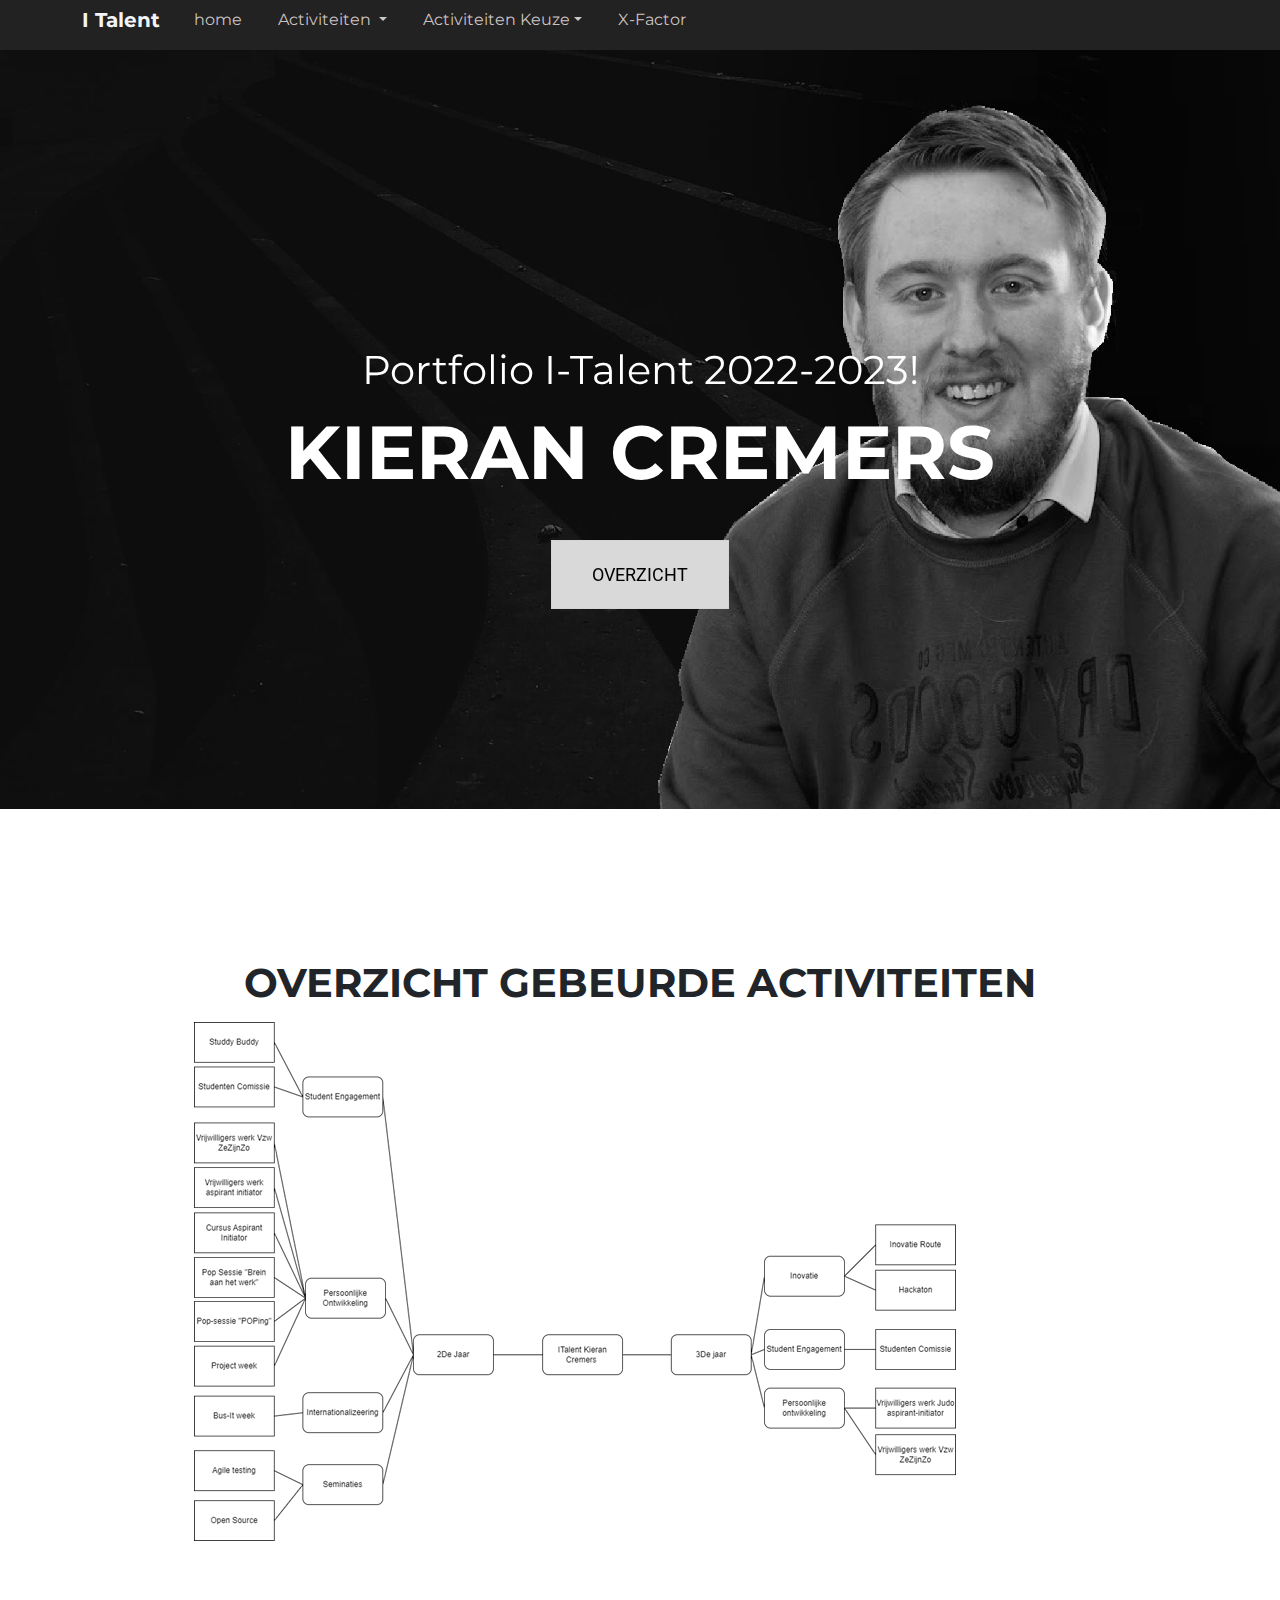
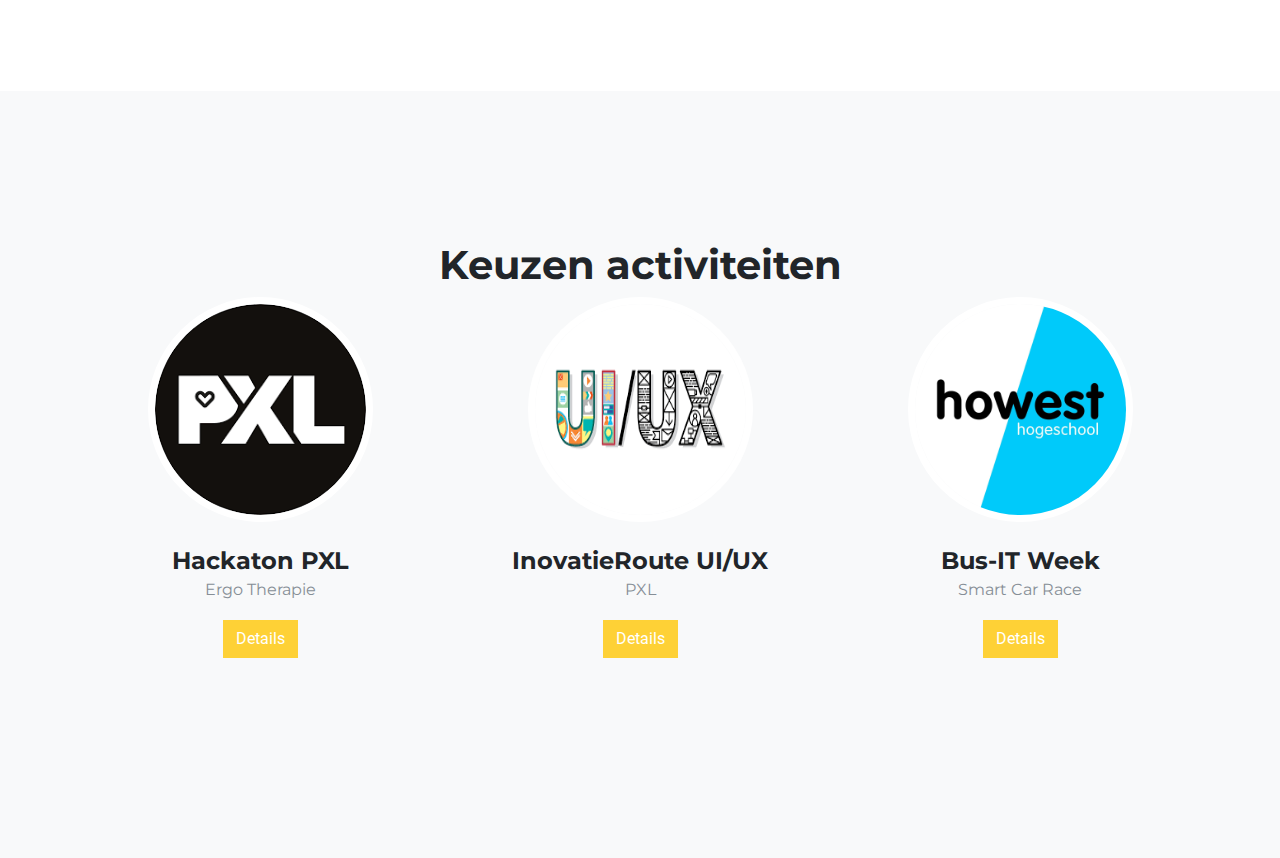
==== index.html @ 8858a649 "inintial commit" ====
<!DOCTYPE html>
<html lang="en">

<head>
    <meta charset="utf-8">
    <meta name="viewport" content="width=device-width, initial-scale=1.0, shrink-to-fit=no">
    <title>I-Talent - Kieran</title>
    <link rel="stylesheet" href="assets/bootstrap/css/bootstrap.min.css?h=46feb92613af999ebbefe88000b85e61">
    <link rel="stylesheet" href="assets/css/Kaushan%20Script.css?h=44fe9930844e1d795d323c8d4a91d4c0">
    <link rel="stylesheet" href="assets/css/Montserrat.css?h=98f1515864b924cd0c61066d1ce13052">
    <link rel="stylesheet" href="assets/css/Roboto.css?h=eb52dfba243b239ebd3dc36f743af9ea">
    <link rel="stylesheet" href="assets/css/Roboto%20Slab.css?h=184aaf6dce12c1a9ce82657cfcdeaad2">
    <link rel="stylesheet" href="https://cdnjs.cloudflare.com/ajax/libs/font-awesome/4.7.0/css/font-awesome.min.css">
    <link rel="stylesheet" href="assets/css/Black-Navbar.css?h=5ba3564199f115ae77dd64b33b7a4328">
    <link rel="stylesheet" href="assets/css/Navbar---Apple-navbar---apple.css?h=bbf14f42c6b425d4b4042f37240cad66">
    <link rel="stylesheet" href="assets/css/Navbar---Apple.css?h=87fd07f4f64544d3ed5305ff2b81c40e">
    <link rel="stylesheet" href="assets/css/sticky-dark-top-nav-with-dropdown.css?h=2bf54df413781017b12488f807b9411c">
</head>

<body id="page-top" data-bs-spy="scroll" data-bs-target="#mainNav" data-bs-offset="54">
    <!-- Start: Black Navbar -->
    <nav class="navbar navbar-light navbar-expand-md navbar-fixed-top navigation-clean-button" style="background: rgb(34, 34, 34);border-radius: 20;border-top-left-radius: 20;border-top-right-radius: 20;border-bottom-right-radius: 20;border-bottom-left-radius: 20;border-style: none;padding-top: 0;padding-bottom: 10px;">
        <div class="container"><button data-bs-toggle="collapse" class="navbar-toggler" data-bs-target="#navcol-2"><span class="visually-hidden">Toggle navigation</span><span class="navbar-toggler-icon"></span></button>
            <div><a class="navbar-brand" href="#"><span>I Talent</span> </a></div>
            <div class="collapse navbar-collapse" id="navcol-2" style="color: rgb(255,255,255);">
                <ul class="navbar-nav nav-right">
                    <li class="nav-item"><a class="nav-link active" href="index.html" style="color: rgba(224,217,217,0.9);">home </a></li>
                    <li class="nav-item dropdown"><a class="dropdown-toggle nav-link" aria-expanded="false" data-bs-toggle="dropdown" href="#" style="color: rgba(224,217,217,0.9);">Activiteiten&nbsp;</a>
                        <div class="dropdown-menu"><a class="dropdown-item" href="services.html">Price Packages</a><a class="dropdown-item" href="#">Order Services</a><a class="dropdown-item" href="#">Custom Request</a></div>
                    </li>
                    <li class="nav-item dropdown"><a class="dropdown-toggle nav-link" aria-expanded="false" data-bs-toggle="dropdown" href="#" style="color: rgba(224,217,217,0.9);">Activiteiten Keuze</a>
                        <div class="dropdown-menu"><a class="dropdown-item" href="services.html">Price Packages</a><a class="dropdown-item" href="#">Order Services</a><a class="dropdown-item" href="#">Custom Request</a></div>
                    </li>
                    <li class="nav-item"><a class="nav-link" href="about.html" style="color: rgba(224,217,217,0.9);">X-Factor</a></li>
                </ul>
            </div>
        </div>
    </nav><!-- End: Black Navbar -->
    <header class="masthead" style="background-image: url('assets/img/bg.jpg?h=0d26426bd3bc4a2281739599393058c0');filter: grayscale(100%);">
        <div class="container">
            <div class="intro-text">
                <div class="intro-lead-in"><span>Portfolio I-Talent 2022-2023!</span></div>
                <div class="intro-heading text-uppercase"><span>Kieran Cremers</span></div><a class="btn btn-primary btn-xl text-uppercase" role="button" href="#services">Overzicht</a>
            </div>
        </div>
    </header>
    <section id="services">
        <div class="container">
            <div class="row">
                <div class="col-lg-12 text-center">
                    <h2 class="text-uppercase section-heading">Overzicht gebeurde activiteiten</h2>
                </div>
            </div>
        </div><!-- Start: 1 Row 1 Column -->
        <div class="container">
            <div class="row">
                <div class="col-md-12"><img src="assets/img/Afbeelding1.png?h=4f1dacb31b25cb0e026e2dbe4dd8d993" style="max-width: 400%;margin-left: 10%;"></div>
            </div>
        </div><!-- End: 1 Row 1 Column -->
    </section>
    <section class="bg-light" id="team">
        <h1 style="text-align: center;">Keuzen activiteiten</h1>
        <div class="container">
            <div class="row">
                <div class="col-sm-4">
                    <div class="team-member"><img class="rounded-circle mx-auto" src="assets/img/download%20(1).png?h=33181b127bfde3be3a8cb777df2972bd">
                        <h4>Hackaton PXL</h4>
                        <p class="text-muted">Ergo Therapie</p><a class="btn btn-primary" href="#">Details</a>
                    </div>
                </div>
                <div class="col-sm-4">
                    <div class="team-member"><img class="rounded-circle mx-auto" src="assets/img/download.png?h=2200f59db00dacf4806ee8b304c4fe62">
                        <h4>InovatieRoute UI/UX</h4>
                        <p class="text-muted">PXL</p><a class="btn btn-primary" href="#">Details</a>
                    </div>
                </div>
                <div class="col-sm-4">
                    <div class="team-member"><img class="rounded-circle mx-auto" src="assets/img/Logo-howest.jpg?h=a93320ca3bde4757c6231b06d5faca28">
                        <h4>Bus-IT Week</h4>
                        <p class="text-muted">Smart Car Race</p><a class="btn btn-primary" href="#">Details</a>
                    </div>
                </div>
            </div>
        </div>
    </section>
    <div class="modal fade text-center portfolio-modal" role="dialog" tabindex="-1" id="portfolioModal1">
        <div class="modal-dialog modal-lg" role="document">
            <div class="modal-content">
                <div class="container">
                    <div class="row">
                        <div class="col-lg-8 mx-auto">
                            <div class="modal-body">
                                <h2 class="text-uppercase">Project Name</h2>
                                <p class="text-muted item-intro">Lorem ipsum dolor sit amet consectetur.</p><img class="img-fluid d-block mx-auto" src="assets/img/portfolio/1-full.jpg?h=5dd7d2e943b04419fd49b39ac9311e2d">
                                <p>Use this area to describe your project. Lorem ipsum dolor sit amet, consectetur adipisicing elit. Est blanditiis dolorem culpa incidunt minus dignissimos deserunt repellat aperiam quasi sunt officia expedita beatae cupiditate, maiores repudiandae, nostrum, reiciendis facere nemo!</p>
                                <ul class="list-unstyled">
                                    <li>Date: January 2017</li>
                                    <li>Client: Threads</li>
                                    <li>Category: Illustration</li>
                                </ul><button class="btn btn-primary" type="button" data-bs-dismiss="modal"><i class="fa fa-times"></i><span>&nbsp;Close Project</span></button>
                            </div>
                        </div>
                    </div>
                </div>
            </div>
        </div>
    </div>
    <div class="modal fade text-center portfolio-modal" role="dialog" tabindex="-1" id="portfolioModal2">
        <div class="modal-dialog modal-lg" role="document">
            <div class="modal-content">
                <div class="container">
                    <div class="row">
                        <div class="col-lg-8 mx-auto">
                            <div class="modal-body">
                                <h2 class="text-uppercase">Project Name</h2>
                                <p class="text-muted item-intro">Lorem ipsum dolor sit amet consectetur.</p><img class="img-fluid d-block mx-auto" src="assets/img/portfolio/2-full.jpg?h=8487e77cde92f4bcc127db1b8ed0c4c1">
                                <p>Use this area to describe your project. Lorem ipsum dolor sit amet, consectetur adipisicing elit. Est blanditiis dolorem culpa incidunt minus dignissimos deserunt repellat aperiam quasi sunt officia expedita beatae cupiditate, maiores repudiandae, nostrum, reiciendis facere nemo!</p>
                                <ul class="list-unstyled">
                                    <li>Date: January 2017</li>
                                    <li>Client: Threads</li>
                                    <li>Category: Illustration</li>
                                </ul><button class="btn btn-primary" type="button" data-bs-dismiss="modal"><i class="fa fa-times"></i><span>&nbsp;Close Project</span></button>
                            </div>
                        </div>
                    </div>
                </div>
            </div>
        </div>
    </div>
    <div class="modal fade text-center portfolio-modal" role="dialog" tabindex="-1" id="portfolioModal3">
        <div class="modal-dialog modal-lg" role="document">
            <div class="modal-content">
                <div class="container">
                    <div class="row">
                        <div class="col-lg-8 mx-auto">
                            <div class="modal-body">
                                <h2 class="text-uppercase">Project Name</h2>
                                <p class="text-muted item-intro">Lorem ipsum dolor sit amet consectetur.</p><img class="img-fluid d-block mx-auto" src="assets/img/portfolio/3-full.jpg?h=0eaf4d52e6cf4453f60193427500852f">
                                <p>Use this area to describe your project. Lorem ipsum dolor sit amet, consectetur adipisicing elit. Est blanditiis dolorem culpa incidunt minus dignissimos deserunt repellat aperiam quasi sunt officia expedita beatae cupiditate, maiores repudiandae, nostrum, reiciendis facere nemo!</p>
                                <ul class="list-unstyled">
                                    <li>Date: January 2017</li>
                                    <li>Client: Threads</li>
                                    <li>Category: Illustration</li>
                                </ul><button class="btn btn-primary" type="button" data-bs-dismiss="modal"><i class="fa fa-times"></i><span>&nbsp;Close Project</span></button>
                            </div>
                        </div>
                    </div>
                </div>
            </div>
        </div>
    </div>
    <div class="modal fade text-center portfolio-modal" role="dialog" tabindex="-1" id="portfolioModal4">
        <div class="modal-dialog modal-lg" role="document">
            <div class="modal-content">
                <div class="container">
                    <div class="row">
                        <div class="col-lg-8 mx-auto">
                            <div class="modal-body">
                                <h2 class="text-uppercase">Project Name</h2>
                                <p class="text-muted item-intro">Lorem ipsum dolor sit amet consectetur.</p><img class="img-fluid d-block mx-auto" src="assets/img/portfolio/4-full.jpg?h=721f69d0590c03962b69f832824a646b">
                                <p>Use this area to describe your project. Lorem ipsum dolor sit amet, consectetur adipisicing elit. Est blanditiis dolorem culpa incidunt minus dignissimos deserunt repellat aperiam quasi sunt officia expedita beatae cupiditate, maiores repudiandae, nostrum, reiciendis facere nemo!</p>
                                <ul class="list-unstyled">
                                    <li>Date: January 2017</li>
                                    <li>Client: Threads</li>
                                    <li>Category: Illustration</li>
                                </ul><button class="btn btn-primary" type="button" data-bs-dismiss="modal"><i class="fa fa-times"></i><span>&nbsp;Close Project</span></button>
                            </div>
                        </div>
                    </div>
                </div>
            </div>
        </div>
    </div>
    <div class="modal fade text-center portfolio-modal" role="dialog" tabindex="-1" id="portfolioModal5">
        <div class="modal-dialog modal-lg" role="document">
            <div class="modal-content">
                <div class="container">
                    <div class="row">
                        <div class="col-lg-8 mx-auto">
                            <div class="modal-body">
                                <h2 class="text-uppercase">Project Name</h2>
                                <p class="text-muted item-intro">Lorem ipsum dolor sit amet consectetur.</p><img class="img-fluid d-block mx-auto" src="assets/img/portfolio/5-full.jpg?h=789d8002c11f19a550179c6c003234ad">
                                <p>Use this area to describe your project. Lorem ipsum dolor sit amet, consectetur adipisicing elit. Est blanditiis dolorem culpa incidunt minus dignissimos deserunt repellat aperiam quasi sunt officia expedita beatae cupiditate, maiores repudiandae, nostrum, reiciendis facere nemo!</p>
                                <ul class="list-unstyled">
                                    <li>Date: January 2017</li>
                                    <li>Client: Threads</li>
                                    <li>Category: Illustration</li>
                                </ul><button class="btn btn-primary" type="button" data-bs-dismiss="modal"><i class="fa fa-times"></i><span>&nbsp;Close Project</span></button>
                            </div>
                        </div>
                    </div>
                </div>
            </div>
        </div>
    </div>
    <div class="modal fade text-center portfolio-modal" role="dialog" tabindex="-1" id="portfolioModal6">
        <div class="modal-dialog modal-lg" role="document">
            <div class="modal-content">
                <div class="container">
                    <div class="row">
                        <div class="col-lg-8 mx-auto">
                            <div class="modal-body">
                                <h2 class="text-uppercase">Project Name</h2>
                                <p class="text-muted item-intro">Lorem ipsum dolor sit amet consectetur.</p><img class="img-fluid d-block mx-auto" src="assets/img/portfolio/6-full.jpg?h=f423a081dafbc490942c47688d79210f">
                                <p>Use this area to describe your project. Lorem ipsum dolor sit amet, consectetur adipisicing elit. Est blanditiis dolorem culpa incidunt minus dignissimos deserunt repellat aperiam quasi sunt officia expedita beatae cupiditate, maiores repudiandae, nostrum, reiciendis facere nemo!</p>
                                <ul class="list-unstyled">
                                    <li>Date: January 2017</li>
                                    <li>Client: Threads</li>
                                    <li>Category: Illustration</li>
                                </ul><button class="btn btn-primary" type="button" data-bs-dismiss="modal"><i class="fa fa-times"></i><span>&nbsp;Close Project</span></button>
                            </div>
                        </div>
                    </div>
                </div>
            </div>
        </div>
    </div>
    <script src="https://cdn.jsdelivr.net/npm/bootstrap@5.2.3/dist/js/bootstrap.bundle.min.js"></script>
    <script src="assets/js/agency.js?h=acf54d2ff1689ddc6ead1711be64020a"></script>
    <script src="assets/js/Navbar---Apple-navbar---apple.js?h=b23b29c804035c5f87ba12be0da61a88"></script>
</body>

</html>
---- assets/css/Montserrat.css ----
@font-face {
	font-family: 'Montserrat';
	src: url(../../assets/fonts/JTUSjIg1_i6t8kCHKm459WRhyzbi.woff2?h=98f1515864b924cd0c61066d1ce13052) format('woff2');
	font-weight: 400;
	font-style: normal;
	font-display: swap;
	unicode-range: U+0460-052F, U+1C80-1C88, U+20B4, U+2DE0-2DFF, U+A640-A69F, U+FE2E-FE2F;
}

@font-face {
	font-family: 'Montserrat';
	src: url(../../assets/fonts/JTUSjIg1_i6t8kCHKm459W1hyzbi.woff2?h=98f1515864b924cd0c61066d1ce13052) format('woff2');
	font-weight: 400;
	font-style: normal;
	font-display: swap;
	unicode-range: U+0301, U+0400-045F, U+0490-0491, U+04B0-04B1, U+2116;
}

@font-face {
	font-family: 'Montserrat';
	src: url(../../assets/fonts/JTUSjIg1_i6t8kCHKm459WZhyzbi.woff2?h=98f1515864b924cd0c61066d1ce13052) format('woff2');
	font-weight: 400;
	font-style: normal;
	font-display: swap;
	unicode-range: U+0102-0103, U+0110-0111, U+0128-0129, U+0168-0169, U+01A0-01A1, U+01AF-01B0, U+1EA0-1EF9, U+20AB;
}

@font-face {
	font-family: 'Montserrat';
	src: url(../../assets/fonts/JTUSjIg1_i6t8kCHKm459Wdhyzbi.woff2?h=98f1515864b924cd0c61066d1ce13052) format('woff2');
	font-weight: 400;
	font-style: normal;
	font-display: swap;
	unicode-range: U+0100-02AF, U+1E00-1EFF, U+2020, U+20A0-20AB, U+20AD-20CF, U+2113, U+2C60-2C7F, U+A720-A7FF;
}

@font-face {
	font-family: 'Montserrat';
	src: url(../../assets/fonts/JTUSjIg1_i6t8kCHKm459Wlhyw.woff2?h=98f1515864b924cd0c61066d1ce13052) format('woff2');
	font-weight: 400;
	font-style: normal;
	font-display: swap;
	unicode-range: U+0000-00FF, U+0131, U+0152-0153, U+02BB-02BC, U+02C6, U+02DA, U+02DC, U+2000-206F, U+2074, U+20AC, U+2122, U+2191, U+2193, U+2212, U+2215, U+FEFF, U+FFFD;
}

@font-face {
	font-family: 'Montserrat';
	src: url(../../assets/fonts/JTUSjIg1_i6t8kCHKm459WRhyzbi.woff2?h=98f1515864b924cd0c61066d1ce13052) format('woff2');
	font-weight: 700;
	font-style: normal;
	font-display: swap;
	unicode-range: U+0460-052F, U+1C80-1C88, U+20B4, U+2DE0-2DFF, U+A640-A69F, U+FE2E-FE2F;
}

@font-face {
	font-family: 'Montserrat';
	src: url(../../assets/fonts/JTUSjIg1_i6t8kCHKm459W1hyzbi.woff2?h=98f1515864b924cd0c61066d1ce13052) format('woff2');
	font-weight: 700;
	font-style: normal;
	font-display: swap;
	unicode-range: U+0301, U+0400-045F, U+0490-0491, U+04B0-04B1, U+2116;
}

@font-face {
	font-family: 'Montserrat';
	src: url(../../assets/fonts/JTUSjIg1_i6t8kCHKm459WZhyzbi.woff2?h=98f1515864b924cd0c61066d1ce13052) format('woff2');
	font-weight: 700;
	font-style: normal;
	font-display: swap;
	unicode-range: U+0102-0103, U+0110-0111, U+0128-0129, U+0168-0169, U+01A0-01A1, U+01AF-01B0, U+1EA0-1EF9, U+20AB;
}

@font-face {
	font-family: 'Montserrat';
	src: url(../../assets/fonts/JTUSjIg1_i6t8kCHKm459Wdhyzbi.woff2?h=98f1515864b924cd0c61066d1ce13052) format('woff2');
	font-weight: 700;
	font-style: normal;
	font-display: swap;
	unicode-range: U+0100-02AF, U+1E00-1EFF, U+2020, U+20A0-20AB, U+20AD-20CF, U+2113, U+2C60-2C7F, U+A720-A7FF;
}

@font-face {
	font-family: 'Montserrat';
	src: url(../../assets/fonts/JTUSjIg1_i6t8kCHKm459Wlhyw.woff2?h=98f1515864b924cd0c61066d1ce13052) format('woff2');
	font-weight: 700;
	font-style: normal;
	font-display: swap;
	unicode-range: U+0000-00FF, U+0131, U+0152-0153, U+02BB-02BC, U+02C6, U+02DA, U+02DC, U+2000-206F, U+2074, U+20AC, U+2122, U+2191, U+2193, U+2212, U+2215, U+FEFF, U+FFFD;
}
---- assets/css/Roboto.css ----
@font-face {
	font-family: 'Roboto';
	src: url(../../assets/fonts/KFOlCnqEu92Fr1MmSU5fCRc4EsA.woff2?h=eb52dfba243b239ebd3dc36f743af9ea) format('woff2');
	font-weight: 300;
	font-style: normal;
	font-display: auto;
	unicode-range: U+0460-052F, U+1C80-1C88, U+20B4, U+2DE0-2DFF, U+A640-A69F, U+FE2E-FE2F;
}

@font-face {
	font-family: 'Roboto';
	src: url(../../assets/fonts/KFOlCnqEu92Fr1MmSU5fABc4EsA.woff2?h=eb52dfba243b239ebd3dc36f743af9ea) format('woff2');
	font-weight: 300;
	font-style: normal;
	font-display: auto;
	unicode-range: U+0301, U+0400-045F, U+0490-0491, U+04B0-04B1, U+2116;
}

@font-face {
	font-family: 'Roboto';
	src: url(../../assets/fonts/KFOlCnqEu92Fr1MmSU5fCBc4EsA.woff2?h=eb52dfba243b239ebd3dc36f743af9ea) format('woff2');
	font-weight: 300;
	font-style: normal;
	font-display: auto;
	unicode-range: U+1F00-1FFF;
}

@font-face {
	font-family: 'Roboto';
	src: url(../../assets/fonts/KFOlCnqEu92Fr1MmSU5fBxc4EsA.woff2?h=eb52dfba243b239ebd3dc36f743af9ea) format('woff2');
	font-weight: 300;
	font-style: normal;
	font-display: auto;
	unicode-range: U+0370-03FF;
}

@font-face {
	font-family: 'Roboto';
	src: url(../../assets/fonts/KFOlCnqEu92Fr1MmSU5fCxc4EsA.woff2?h=eb52dfba243b239ebd3dc36f743af9ea) format('woff2');
	font-weight: 300;
	font-style: normal;
	font-display: auto;
	unicode-range: U+0102-0103, U+0110-0111, U+0128-0129, U+0168-0169, U+01A0-01A1, U+01AF-01B0, U+1EA0-1EF9, U+20AB;
}

@font-face {
	font-family: 'Roboto';
	src: url(../../assets/fonts/KFOlCnqEu92Fr1MmSU5fChc4EsA.woff2?h=eb52dfba243b239ebd3dc36f743af9ea) format('woff2');
	font-weight: 300;
	font-style: normal;
	font-display: auto;
	unicode-range: U+0100-02AF, U+1E00-1EFF, U+2020, U+20A0-20AB, U+20AD-20CF, U+2113, U+2C60-2C7F, U+A720-A7FF;
}

@font-face {
	font-family: 'Roboto';
	src: url(../../assets/fonts/KFOlCnqEu92Fr1MmSU5fBBc4.woff2?h=eb52dfba243b239ebd3dc36f743af9ea) format('woff2');
	font-weight: 300;
	font-style: normal;
	font-display: auto;
	unicode-range: U+0000-00FF, U+0131, U+0152-0153, U+02BB-02BC, U+02C6, U+02DA, U+02DC, U+2000-206F, U+2074, U+20AC, U+2122, U+2191, U+2193, U+2212, U+2215, U+FEFF, U+FFFD;
}

@font-face {
	font-family: 'Roboto';
	src: url(../../assets/fonts/KFOmCnqEu92Fr1Mu72xKOzY.woff2?h=eb52dfba243b239ebd3dc36f743af9ea) format('woff2');
	font-weight: 400;
	font-style: normal;
	font-display: auto;
	unicode-range: U+0460-052F, U+1C80-1C88, U+20B4, U+2DE0-2DFF, U+A640-A69F, U+FE2E-FE2F;
}

@font-face {
	font-family: 'Roboto';
	src: url(../../assets/fonts/KFOmCnqEu92Fr1Mu5mxKOzY.woff2?h=eb52dfba243b239ebd3dc36f743af9ea) format('woff2');
	font-weight: 400;
	font-style: normal;
	font-display: auto;
	unicode-range: U+0301, U+0400-045F, U+0490-0491, U+04B0-04B1, U+2116;
}

@font-face {
	font-family: 'Roboto';
	src: url(../../assets/fonts/KFOmCnqEu92Fr1Mu7mxKOzY.woff2?h=eb52dfba243b239ebd3dc36f743af9ea) format('woff2');
	font-weight: 400;
	font-style: normal;
	font-display: auto;
	unicode-range: U+1F00-1FFF;
}

@font-face {
	font-family: 'Roboto';
	src: url(../../assets/fonts/KFOmCnqEu92Fr1Mu4WxKOzY.woff2?h=eb52dfba243b239ebd3dc36f743af9ea) format('woff2');
	font-weight: 400;
	font-style: normal;
	font-display: auto;
	unicode-range: U+0370-03FF;
}

@font-face {
	font-family: 'Roboto';
	src: url(../../assets/fonts/KFOmCnqEu92Fr1Mu7WxKOzY.woff2?h=eb52dfba243b239ebd3dc36f743af9ea) format('woff2');
	font-weight: 400;
	font-style: normal;
	font-display: auto;
	unicode-range: U+0102-0103, U+0110-0111, U+0128-0129, U+0168-0169, U+01A0-01A1, U+01AF-01B0, U+1EA0-1EF9, U+20AB;
}

@font-face {
	font-family: 'Roboto';
	src: url(../../assets/fonts/KFOmCnqEu92Fr1Mu7GxKOzY.woff2?h=eb52dfba243b239ebd3dc36f743af9ea) format('woff2');
	font-weight: 400;
	font-style: normal;
	font-display: auto;
	unicode-range: U+0100-02AF, U+1E00-1EFF, U+2020, U+20A0-20AB, U+20AD-20CF, U+2113, U+2C60-2C7F, U+A720-A7FF;
}

@font-face {
	font-family: 'Roboto';
	src: url(../../assets/fonts/KFOmCnqEu92Fr1Mu4mxK.woff2?h=eb52dfba243b239ebd3dc36f743af9ea) format('woff2');
	font-weight: 400;
	font-style: normal;
	font-display: auto;
	unicode-range: U+0000-00FF, U+0131, U+0152-0153, U+02BB-02BC, U+02C6, U+02DA, U+02DC, U+2000-206F, U+2074, U+20AC, U+2122, U+2191, U+2193, U+2212, U+2215, U+FEFF, U+FFFD;
}

@font-face {
	font-family: 'Roboto';
	src: url(../../assets/fonts/KFOlCnqEu92Fr1MmWUlfCRc4EsA.woff2?h=eb52dfba243b239ebd3dc36f743af9ea) format('woff2');
	font-weight: 700;
	font-style: normal;
	font-display: auto;
	unicode-range: U+0460-052F, U+1C80-1C88, U+20B4, U+2DE0-2DFF, U+A640-A69F, U+FE2E-FE2F;
}

@font-face {
	font-family: 'Roboto';
	src: url(../../assets/fonts/KFOlCnqEu92Fr1MmWUlfABc4EsA.woff2?h=eb52dfba243b239ebd3dc36f743af9ea) format('woff2');
	font-weight: 700;
	font-style: normal;
	font-display: auto;
	unicode-range: U+0301, U+0400-045F, U+0490-0491, U+04B0-04B1, U+2116;
}

@font-face {
	font-family: 'Roboto';
	src: url(../../assets/fonts/KFOlCnqEu92Fr1MmWUlfCBc4EsA.woff2?h=eb52dfba243b239ebd3dc36f743af9ea) format('woff2');
	font-weight: 700;
	font-style: normal;
	font-display: auto;
	unicode-range: U+1F00-1FFF;
}

@font-face {
	font-family: 'Roboto';
	src: url(../../assets/fonts/KFOlCnqEu92Fr1MmWUlfBxc4EsA.woff2?h=eb52dfba243b239ebd3dc36f743af9ea) format('woff2');
	font-weight: 700;
	font-style: normal;
	font-display: auto;
	unicode-range: U+0370-03FF;
}

@font-face {
	font-family: 'Roboto';
	src: url(../../assets/fonts/KFOlCnqEu92Fr1MmWUlfCxc4EsA.woff2?h=eb52dfba243b239ebd3dc36f743af9ea) format('woff2');
	font-weight: 700;
	font-style: normal;
	font-display: auto;
	unicode-range: U+0102-0103, U+0110-0111, U+0128-0129, U+0168-0169, U+01A0-01A1, U+01AF-01B0, U+1EA0-1EF9, U+20AB;
}

@font-face {
	font-family: 'Roboto';
	src: url(../../assets/fonts/KFOlCnqEu92Fr1MmWUlfChc4EsA.woff2?h=eb52dfba243b239ebd3dc36f743af9ea) format('woff2');
	font-weight: 700;
	font-style: normal;
	font-display: auto;
	unicode-range: U+0100-02AF, U+1E00-1EFF, U+2020, U+20A0-20AB, U+20AD-20CF, U+2113, U+2C60-2C7F, U+A720-A7FF;
}

@font-face {
	font-family: 'Roboto';
	src: url(../../assets/fonts/KFOlCnqEu92Fr1MmWUlfBBc4.woff2?h=eb52dfba243b239ebd3dc36f743af9ea) format('woff2');
	font-weight: 700;
	font-style: normal;
	font-display: auto;
	unicode-range: U+0000-00FF, U+0131, U+0152-0153, U+02BB-02BC, U+02C6, U+02DA, U+02DC, U+2000-206F, U+2074, U+20AC, U+2122, U+2191, U+2193, U+2212, U+2215, U+FEFF, U+FFFD;
}
---- assets/css/Black-Navbar.css ----
.navigation-clean-search .action-button, .navigation-clean-button .action-button:active {
  background: #56c6c6;
  border-radius: 20px;
  font-size: inherit;
  color: #fff !important;
  box-shadow: none;
  border: none;
  text-shadow: none;
  padding: 8px 20px;
  transition: background-color 0.25s;
}

.navigation-clean-button {
  background: #222222;
  padding-top: 10px;
  padding-bottom: 10px;
  color: #f2f5f8;
  border-radius: 0;
  box-shadow: none;
  border: none;
  margin-bottom: 0;
}

@media (max-width:767px) {
  .navigation-clean-button {
    padding-top: 0;
    padding-bottom: 0;
  }
}

.navigation-clean-button .navbar-brand {
  font-weight: bold;
  color: inherit;
}

.navigation-clean-button .navbar-brand:hover {
  color: #1485ee;
}

.navigation-clean-button .navbar-collapse, .navigation-clean-button .navbar-form {
  border-top-color: #ddd;
}

.navigation-clean-button.navbar .navbar-nav > li > a {
  padding-left: 18px;
  padding-right: 18px;
}

.navigation-clean-button .navbar-nav > li > .dropdown-menu {
  margin-top: -5px;
  box-shadow: 0 4px 8px rgba(0,0,0,.1);
  background-color: #222222;
  border-radius: 2px;
}

.navigation-clean-button .actions {
  margin-top: 7px;
  margin-bottom: 0;
}

.navigation-clean-button .actions .login {
  margin-right: 7px;
  text-decoration: none;
  color: #ffffff;
}

.navigation-clean-button .action-button, .navigation-clean-button .action-button:active {
  background: transparent;
  border-radius: 0;
  color: #e04c40;
  box-shadow: none;
  border: 1px solid #e04c40;
  text-shadow: none;
  padding: 10px 22px;
  transition: background-color 0.25s;
}

.navigation-clean-button .action-button:hover {
  background: #e04c40;
  color: #fff;
  font-weight: 400;
  border: 1px solid #df4c40;
}

.navbar {
  margin-bottom: 0;
}

.btn {
  border-radius: 0;
}

.btn.focus, .btn:focus, .btn:hover {
  color: #ffffff;
  text-decoration: none;
  background-color: #1485ee;
  border: none;
}

.btn {
  font-family: 'Roboto';
  font-weight: 400;
}
---- assets/css/Navbar---Apple-navbar---apple.css ----
.navbar--apple .nav-link {
  color: #ffffff !important;
  font-size: 13px;
}

.navbar--apple .apple-logo {
  font-size: 21px;
  line-height: 0;
}

.navbar--apple {
  background-color: initial !important;
}

.navbar--apple .navbar-toggler {
  padding: 0;
  font-size: 1.25rem;
  line-height: 1;
  border: 0;
  border-radius: 0;
}

.navbar--apple .navbar-toggler-icon {
  background-image: none;
  line-height: 2rem;
}

@media (max-width: 576px) {
  .navbar--apple #menu {
    padding-left: 40px;
    padding-right: 40px;
  }
}

@media (max-width: 576px) {
  .navbar--apple #menu li a {
    font-size: 17px;
    border-bottom: 1px solid rgba(255,255,255,0.1);
  }
}

.navbar--opened .navbar--apple::before {
  height: 100%;
}

.navbar--apple::before {
  background: rgba(0,0,0,0.8);
  transition: height 0.2s ease-in;
  height: 50px;
  position: fixed;
  top: 0;
  bottom: 0;
  left: 0;
  right: 0;
  content: '';
  z-index: -1;
}

@media (min-width: 768px) {
  .navbar--apple::before {
    height: 50px !important;
  }
}

.navbar--opened .navbar--apple::before {
  background: rgba(0,0,0,0.93);
}
---- assets/css/Navbar---Apple.css ----
.navbar--apple .nav-link {
  color: #ffffff !important;
  font-size: 13px;
}

.navbar--apple .apple-logo {
  font-size: 21px;
  line-height: 0;
}

.navbar--apple {
  background-color: initial !important;
}

.navbar--apple .navbar-toggler {
  padding: 0;
  font-size: 1.25rem;
  line-height: 1;
  border: 0;
  border-radius: 0;
}

.navbar--apple .navbar-toggler-icon {
  background-image: none;
  line-height: 2rem;
}

@media (max-width: 576px) {
  .navbar--apple #menu {
    padding-left: 40px;
    padding-right: 40px;
  }
}

@media (max-width: 576px) {
  .navbar--apple #menu li a {
    font-size: 17px;
    border-bottom: 1px solid rgba(255,255,255,0.1);
  }
}
---- assets/css/sticky-dark-top-nav-with-dropdown.css ----
.navigation-clean-button {
  background: #222222;
  padding-top: 10px;
  padding-bottom: 10px;
  color: #f2f5f8;
  border-radius: 0;
  box-shadow: none;
  border: none;
  margin-bottom: 0;
}

@media (max-width:767px) {
  .navigation-clean-button {
    padding-top: 0;
    padding-bottom: 0;
  }
}

@media (max-width:767px) {
  .navigation-clean-button .navbar-header {
    padding-top: 10px;
    padding-bottom: 10px;
  }
}

@media (max-width:767px) {
  .navigation-clean-button .navbar-right {
    margin-bottom: 20px;
  }
}

.navigation-clean-button .navbar-brand {
  font-weight: bold;
  color: inherit;
}

.navigation-clean-button .navbar-brand:hover {
  color: #1485ee;
}

.navigation-clean-button .navbar-brand img {
  height: 100%;
  display: inline-block;
  margin-right: 10px;
  width: auto;
}

.navigation-clean-button .navbar-toggle {
  border-color: #ddd;
}

.navigation-clean-button .navbar-toggle:hover, .navigation-clean-button .navbar-toggle:focus {
  background: none;
}

.navigation-clean-button .navbar-toggle .icon-bar {
  background-color: #888;
}

.navigation-clean-button .navbar-collapse, .navigation-clean-button .navbar-form {
  border-top-color: #ddd;
}

.navigation-clean-button .navbar-nav > .active > a, .navigation-clean-button .navbar-nav > .open > a {
  background: none;
  box-shadow: none;
}

.navigation-clean-button.navbar-default .navbar-nav > .active > a, .navigation-clean-button.navbar-default .navbar-nav > .active > a:focus, .navigation-clean-button.navbar-default .navbar-nav > .active > a:hover {
  color: #e04c40;
  border-top: 1px solid #e04c40;
  box-shadow: none;
  transition: background-color 0.25s;
  background: none;
  pointer-events: none;
}

.navigation-clean-button.navbar .navbar-nav > li > a {
  padding-left: 18px;
  padding-right: 18px;
}

.navigation-clean-button.navbar-default .navbar-nav > li > a {
  color: #dfe8ee;
  font-weight: 400;
  text-transform: uppercase;
  font-family: 'Work Sans';
}

.navigation-clean-button.navbar-default .navbar-nav > li > a:focus, .navigation-clean-button.navbar-default .navbar-nav > li > a:hover {
  color: #e04c40 !important;
  border-top: solid 1px #e04c40;
  background-color: transparent;
  transition: background 0.2s ease, padding 0.8s linear;
  transition: background-color 0.25s;
}

.navigation-clean-button .navbar-nav > li > .dropdown-menu {
  margin-top: -5px;
  box-shadow: 0 4px 8px rgba(0,0,0,.1);
  background-color: #222222;
  border-radius: 2px;
}

.navigation-clean-button .dropdown-menu > li > a:focus, .navigation-clean-button .dropdown-menu > li > a {
  line-height: 2;
  font-size: 14px;
  font-weight: 300;
  font-family: 'Roboto';
  color: #df4c40;
}

.navigation-clean-button .dropdown-menu > li > a:focus, .navigation-clean-button .dropdown-menu > li > a:hover {
  background: #df4c40;
  color: inherit;
  transition: background-color 0.25s;
  transition-timing-function: ease;
  transition-timing-function: cubic-bezier(0.25, 0.1, 0.25, 1);
}

.navigation-clean-button .actions {
  margin-top: 7px;
  margin-bottom: 0;
}

.navigation-clean-button .actions .login {
  margin-right: 7px;
  text-decoration: none;
  color: #ffffff;
}

.navigation-clean-button .action-button, .navigation-clean-button .action-button:active {
  background: transparent;
  border-radius: 0;
  color: #e04c40;
  box-shadow: none;
  border: 1px solid #e04c40;
  text-shadow: none;
  padding: 10px 22px;
  transition: background-color 0.25s;
}

.navigation-clean-button .action-button:hover {
  background: #e04c40;
  color: #fff;
  font-weight: 400;
  border: 1px solid #df4c40;
}

.navbar {
  margin-bottom: 0;
}

.btn {
  border-radius: 0;
}

a.navbar-brand.navbar-link {
  font-weight: 400;
}

p.navbar-text.navbar-right.actions {
  font-family: 'Roboto Slab';
  text-transform: uppercase;
  font-weight: 400;
}

a.navbar-link.login:hover {
  color: #e04c40;
}

.btn.focus, .btn:focus, .btn:hover {
  color: #ffffff;
  text-decoration: none;
  background-color: #1485ee;
  border: none;
}

.btn-default {
  color: #ffffff;
  background-color: #df4c40;
  border: none;
}

.btn {
  font-family: 'Roboto';
  font-weight: 400;
}
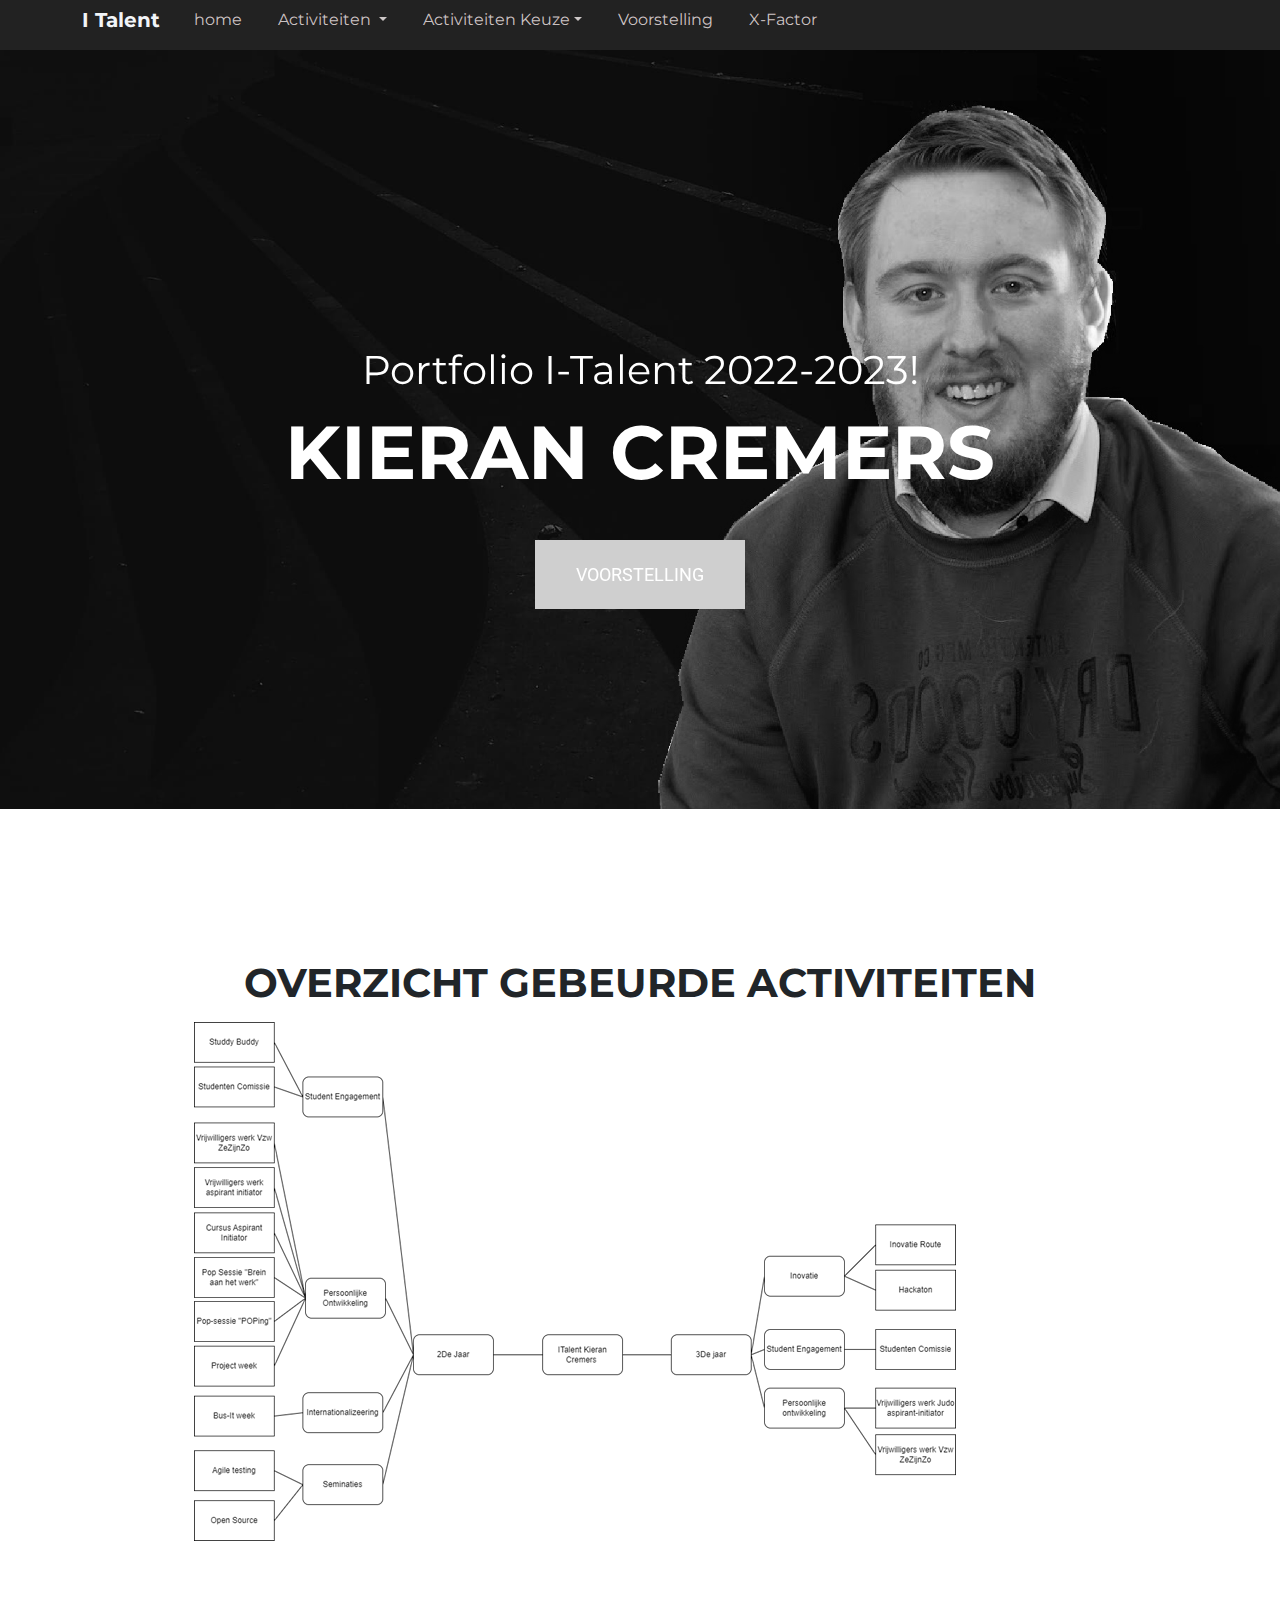
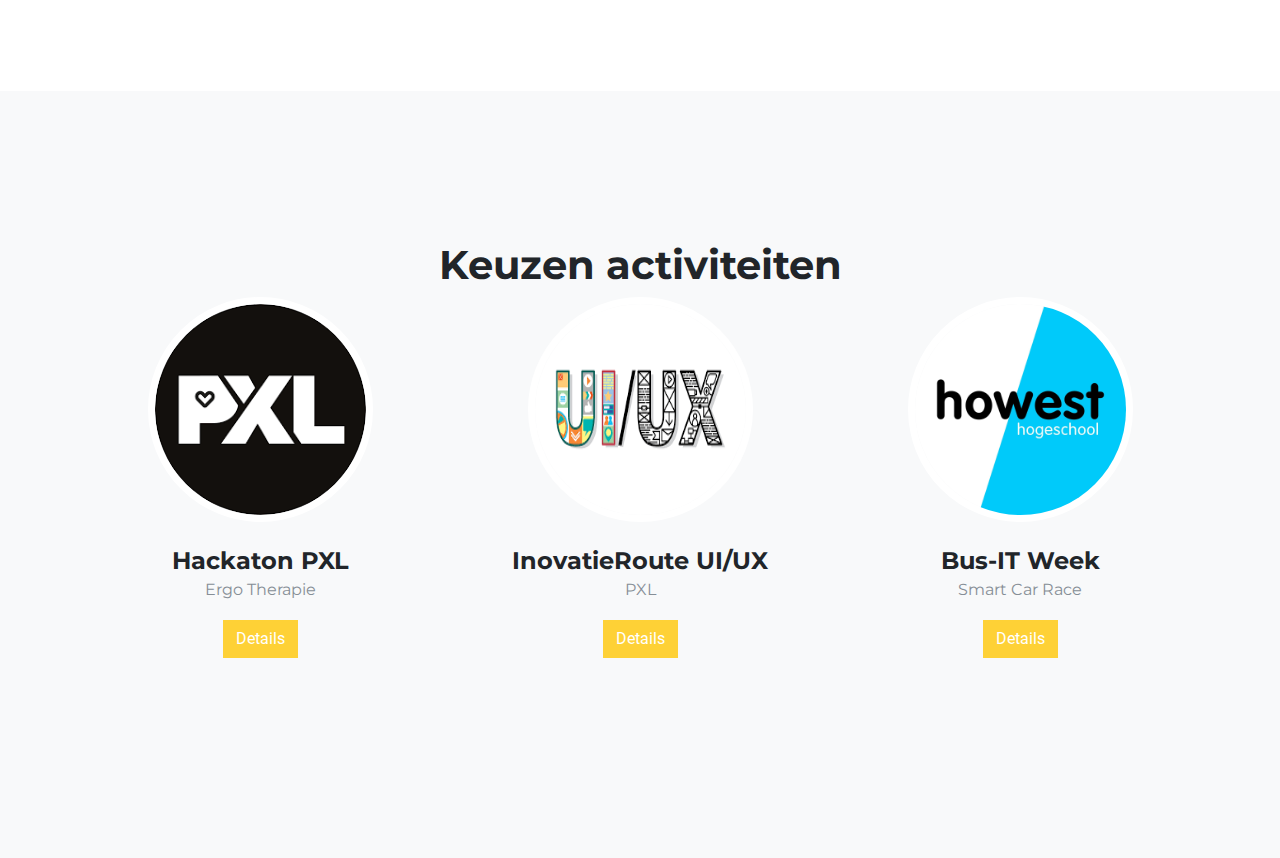
==== commit a7b3253a: "edit" ====
--- a/index.html
+++ b/index.html
@@ -18,29 +18,37 @@
 </head>
 
 <body id="page-top" data-bs-spy="scroll" data-bs-target="#mainNav" data-bs-offset="54">
-    <!-- Start: Black Navbar -->
-    <nav class="navbar navbar-light navbar-expand-md navbar-fixed-top navigation-clean-button" style="background: rgb(34, 34, 34);border-radius: 20;border-top-left-radius: 20;border-top-right-radius: 20;border-bottom-right-radius: 20;border-bottom-left-radius: 20;border-style: none;padding-top: 0;padding-bottom: 10px;">
-        <div class="container"><button data-bs-toggle="collapse" class="navbar-toggler" data-bs-target="#navcol-2"><span class="visually-hidden">Toggle navigation</span><span class="navbar-toggler-icon"></span></button>
-            <div><a class="navbar-brand" href="#"><span>I Talent</span> </a></div>
-            <div class="collapse navbar-collapse" id="navcol-2" style="color: rgb(255,255,255);">
-                <ul class="navbar-nav nav-right">
-                    <li class="nav-item"><a class="nav-link active" href="index.html" style="color: rgba(224,217,217,0.9);">home </a></li>
-                    <li class="nav-item dropdown"><a class="dropdown-toggle nav-link" aria-expanded="false" data-bs-toggle="dropdown" href="#" style="color: rgba(224,217,217,0.9);">Activiteiten&nbsp;</a>
-                        <div class="dropdown-menu"><a class="dropdown-item" href="services.html">Price Packages</a><a class="dropdown-item" href="#">Order Services</a><a class="dropdown-item" href="#">Custom Request</a></div>
-                    </li>
-                    <li class="nav-item dropdown"><a class="dropdown-toggle nav-link" aria-expanded="false" data-bs-toggle="dropdown" href="#" style="color: rgba(224,217,217,0.9);">Activiteiten Keuze</a>
-                        <div class="dropdown-menu"><a class="dropdown-item" href="services.html">Price Packages</a><a class="dropdown-item" href="#">Order Services</a><a class="dropdown-item" href="#">Custom Request</a></div>
-                    </li>
-                    <li class="nav-item"><a class="nav-link" href="about.html" style="color: rgba(224,217,217,0.9);">X-Factor</a></li>
-                </ul>
-            </div>
-        </div>
-    </nav><!-- End: Black Navbar -->
+<!-- Start: Black Navbar -->
+<nav class="navbar navbar-light navbar-expand-md navbar-fixed-top navigation-clean-button" style="background: rgb(34, 34, 34);border-radius: 20;border-top-left-radius: 20;border-top-right-radius: 20;border-bottom-right-radius: 20;border-bottom-left-radius: 20;border-style: none;padding-top: 0;padding-bottom: 10px;">
+    <div class="container"><button data-bs-toggle="collapse" class="navbar-toggler" data-bs-target="#navcol-2"><span class="visually-hidden">Toggle navigation</span><span class="navbar-toggler-icon"></span></button>
+        <div><a class="navbar-brand" href="#"><span>I Talent</span> </a></div>
+        <div class="collapse navbar-collapse" id="navcol-2" style="color: rgb(255,255,255);">
+            <ul class="navbar-nav nav-right">
+                <li class="nav-item"><a class="nav-link active" href="index.html" style="color: rgba(224,217,217,0.9);">home </a></li>
+                <li class="nav-item dropdown"><a class="dropdown-toggle nav-link" aria-expanded="false" data-bs-toggle="dropdown" href="#" style="color: rgba(224,217,217,0.9);">Activiteiten&nbsp;</a>
+                    <div class="dropdown-menu">
+                        <a class="dropdown-item" href="overzicht2de.html">2De Jaar</a>
+                        <a class="dropdown-item" href="overzicht3de.html">3De Jaar</a>
+                    </div>
+                </li>
+                <li class="nav-item dropdown"><a class="dropdown-toggle nav-link" aria-expanded="false" data-bs-toggle="dropdown" href="#" style="color: rgba(224,217,217,0.9);">Activiteiten Keuze</a>
+                    <div class="dropdown-menu">
+                        <a class="dropdown-item" href="detail1.html">Hackaton</a>
+                        <a class="dropdown-item" href="detail3.html">UI/ UX</a>
+                        <a class="dropdown-item" href="detail2.html">Bus-IT Week</a>
+                    </div>
+                </li>
+                <li class="nav-item"><a class="nav-link" href="voorstelling.html" style="color: rgba(224,217,217,0.9);">Voorstelling</a></li>
+                <li class="nav-item"><a class="nav-link" href="reflectie.html" style="color: rgba(224,217,217,0.9);">X-Factor</a></li>
+            </ul>
+        </div>
+    </div>
+</nav><!-- End: Black Navbar -->
     <header class="masthead" style="background-image: url('assets/img/bg.jpg?h=0d26426bd3bc4a2281739599393058c0');filter: grayscale(100%);">
         <div class="container">
             <div class="intro-text">
                 <div class="intro-lead-in"><span>Portfolio I-Talent 2022-2023!</span></div>
-                <div class="intro-heading text-uppercase"><span>Kieran Cremers</span></div><a class="btn btn-primary btn-xl text-uppercase" role="button" href="#services">Overzicht</a>
+                <div class="intro-heading text-uppercase"><span>Kieran Cremers</span></div><a class="btn btn-primary btn-xl text-uppercase" role="button" href="voorstelling.html">Voorstelling</a>
             </div>
         </div>
     </header>
@@ -65,19 +73,19 @@
                 <div class="col-sm-4">
                     <div class="team-member"><img class="rounded-circle mx-auto" src="assets/img/download%20(1).png?h=33181b127bfde3be3a8cb777df2972bd">
                         <h4>Hackaton PXL</h4>
-                        <p class="text-muted">Ergo Therapie</p><a class="btn btn-primary" href="#">Details</a>
+                        <p class="text-muted">Ergo Therapie</p><a class="btn btn-primary" href="detail1.html">Details</a>
                     </div>
                 </div>
                 <div class="col-sm-4">
                     <div class="team-member"><img class="rounded-circle mx-auto" src="assets/img/download.png?h=2200f59db00dacf4806ee8b304c4fe62">
                         <h4>InovatieRoute UI/UX</h4>
-                        <p class="text-muted">PXL</p><a class="btn btn-primary" href="#">Details</a>
+                        <p class="text-muted">PXL</p><a class="btn btn-primary" href="detail3.html">Details</a>
                     </div>
                 </div>
                 <div class="col-sm-4">
                     <div class="team-member"><img class="rounded-circle mx-auto" src="assets/img/Logo-howest.jpg?h=a93320ca3bde4757c6231b06d5faca28">
                         <h4>Bus-IT Week</h4>
-                        <p class="text-muted">Smart Car Race</p><a class="btn btn-primary" href="#">Details</a>
+                        <p class="text-muted">Smart Car Race</p><a class="btn btn-primary" href="detail2.html">Details</a>
                     </div>
                 </div>
             </div>
